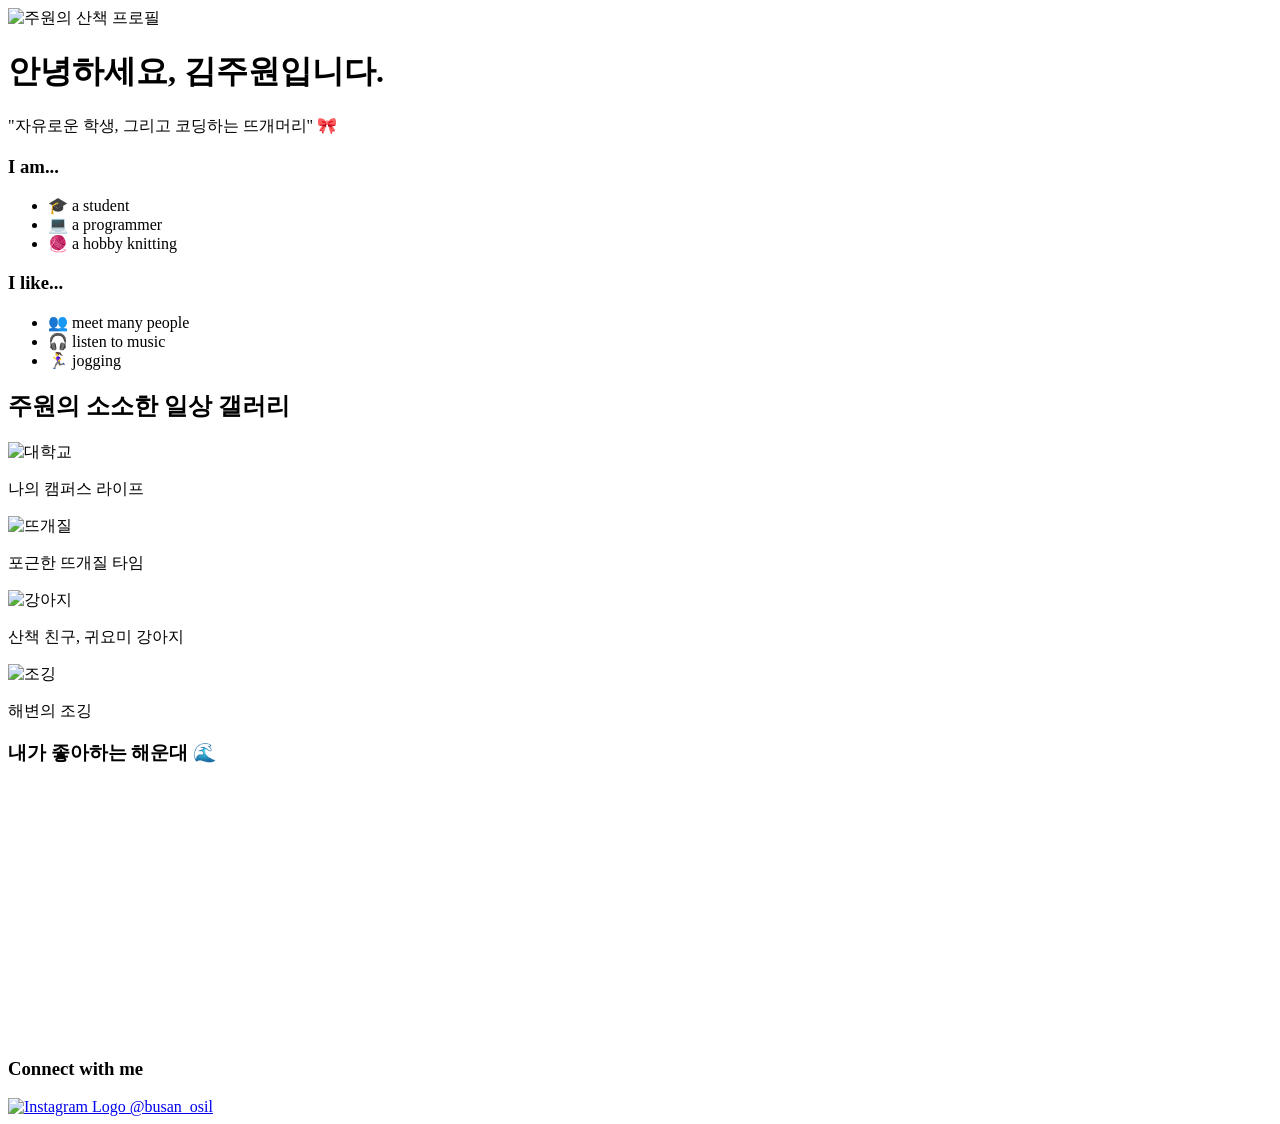
==== index.html @ d8cd8305 "Rename inex.html to index.html" ====
<!DOCTYPE html>
<html lang="ko">
<head>
    <meta charset="UTF-8">
    <meta name="viewport" content="width=device-width, initial-scale=1.0">
    <title>주원의 파스텔 코너</title>
    <link rel="stylesheet" href="style.css">
    <link href="https://fonts.googleapis.com/css2?family=Gaegu:wght@400;700&display=swap" rel="stylesheet">
</head>
<body>
    <div class="main-container">
        <header class="profile-header card">
            <div class="profile-img-container">
                <img src="images/jogging.jpg" alt="주원의 산책 프로필" class="profile-img">
            </div>
            <h1>안녕하세요, 김주원입니다.</h1>
            <p class="motto">"자유로운 학생, 그리고 코딩하는 뜨개머리" 🎀</p>
        </header>

        <section class="info-section grid-container">
            <div class="info-box card">
                <h3>I am...</h3>
                <ul>
                    <li>🎓 a student</li>
                    <li>💻 a programmer</li>
                    <li>🧶 a hobby knitting</li>
                </ul>
            </div>
            <div class="info-box card">
                <h3>I like...</h3>
                <ul>
                    <li>👥 meet many people</li>
                    <li>🎧 listen to music</li>
                    <li>🏃‍♀️ jogging</li>
                </ul>
            </div>
        </section>

        <section class="projects-section">
            <h2>주원의 소소한 일상 갤러리</h2>
            <div class="project-grid">
                <div class="project-item card">
                    <img src="images/university.jpg" alt="대학교">
                    <p>나의 캠퍼스 라이프</p>
                </div>
                <div class="project-item card">
                    <img src="images/knitting.jpg" alt="뜨개질">
                    <p>포근한 뜨개질 타임</p>
                </div>
                <div class="project-item card">
                    <img src="images/puppy.jpg" alt="강아지">
                    <p>산책 친구, 귀요미 강아지</p>
                </div>
                <div class="project-item card">
                    <img src="images/jogging.jpg" alt="조깅">
                    <p>해변의 조깅</p>
                </div>
            </div>
        </section>

        <footer class="footer-section card">
            <div class="map-container">
                <h3>내가 좋아하는 해운대 🌊</h3>
                <iframe src="https://www.google.com/maps/embed?pb=!1m18!1m12!1m3!1d3261.961314969242!2d129.1581458!3d35.1587031!2m3!1f0!2f0!3f0!3m2!1i1024!2i768!4f13.1!3m3!1m2!1s0x356892e624c8c7f9%3A0x7b629fd65d4a13d7!2z7ZW07Jq064yAIO2Valid7Jew7Jql!5e0!3m2!1sko!2skr!4v1716380000000!5m2!1sko!2skr" width="100%" height="250" style="border:0;" allowfullscreen="" loading="lazy" referrerpolicy="no-referrer-when-downgrade"></iframe>
            </div>
            <div class="contact-container">
                <h3>Connect with me</h3>
                <a href="https://www.instagram.com/busan_osil/" target="_blank" class="insta-btn">
                    <img src="https://upload.wikimedia.org/wikipedia/commons/e/e7/Instagram_logo_2016.svg" alt="Instagram Logo" class="insta-logo">
                    @busan_osil
                </a>
            </div>
        </footer>
    </div>
</body>
</html>
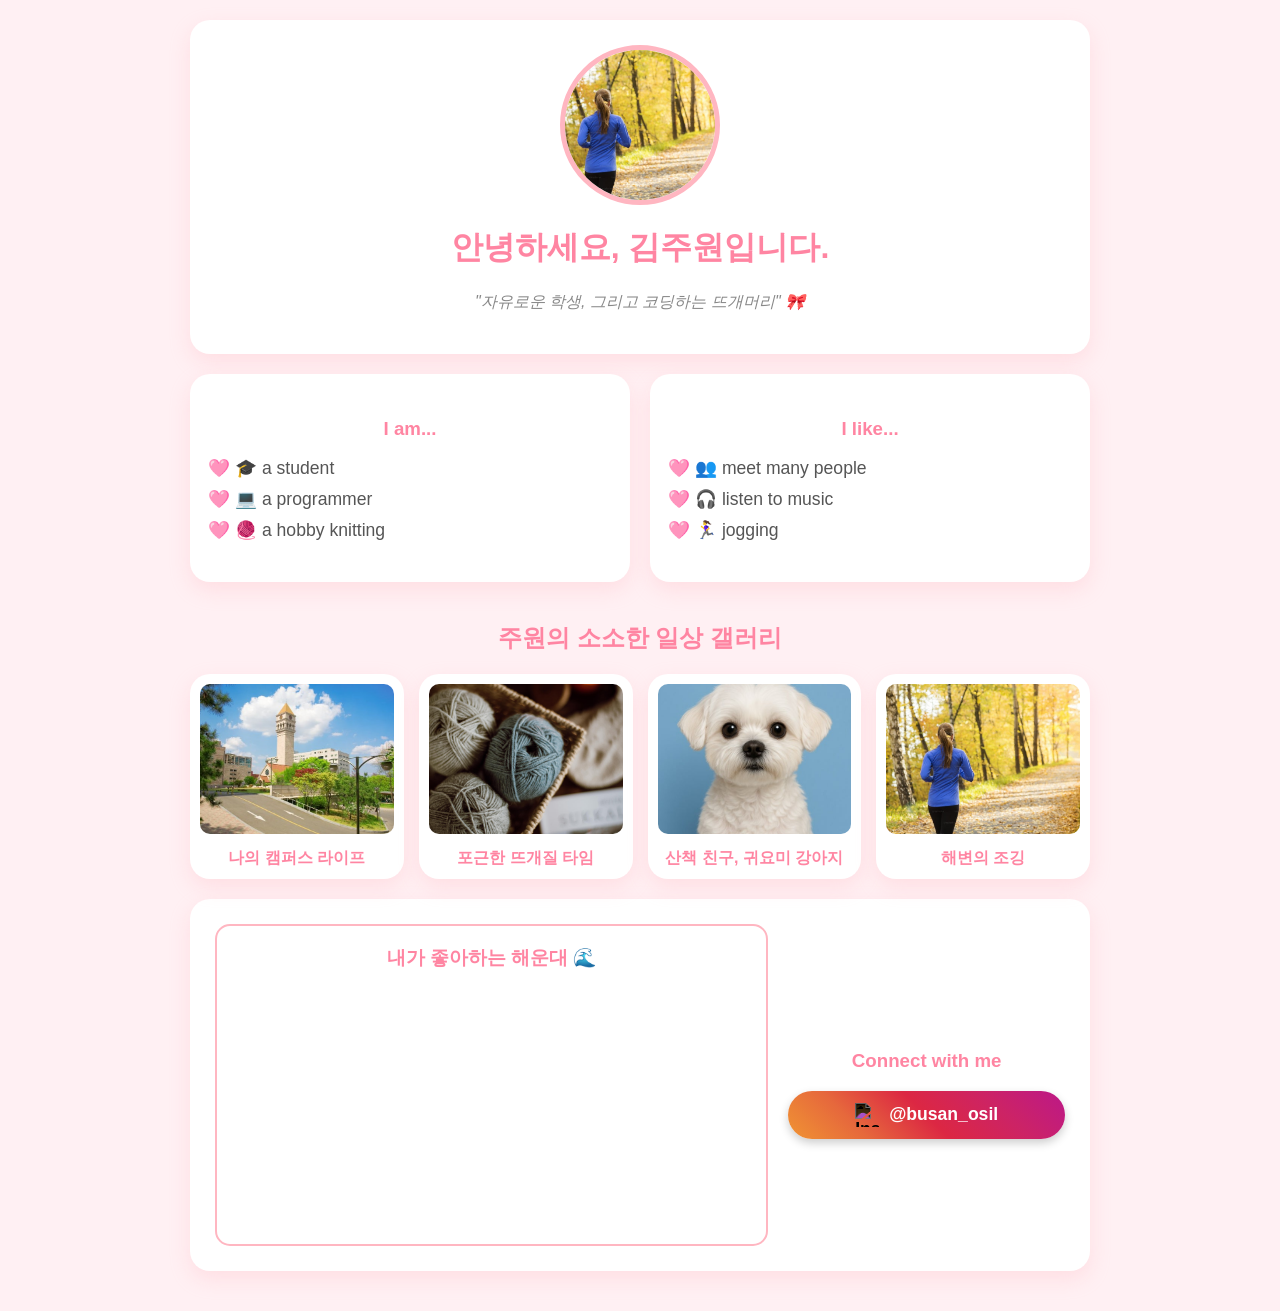
==== commit 81437e2e: "Add files via upload" ====
--- a/index.html
+++ b/index.html
@@ -73,4 +73,4 @@
         </footer>
     </div>
 </body>
-</html>
+</html>
--- a/style.css
+++ b/style.css
@@ -0,0 +1,154 @@
+/* 1. 기본 설정 및 파스텔 테마 */
+body {
+    background-color: #fff0f3; /* 아주 연한 파스텔 핑크 배경 */
+    color: #555; /* 텍스트는 부드러운 회색 */
+    font-family: 'Gaegu', cursive, sans-serif; /* 창의력: 둥글고 귀여운 폰트 */
+    margin: 0;
+    padding: 20px;
+}
+
+h1, h2, h3 {
+    color: #ff85a2; /* 포인트 색상: 좀 더 진한 파스텔 핑크 */
+    text-align: center;
+}
+
+/* 강의 내용: Box Model (Margin, Padding) 및 스타일링 */
+.card {
+    background-color: white;
+    border-radius: 20px; /* 둥근 모서리 */
+    padding: 25px;
+    margin-bottom: 20px;
+    box-shadow: 0 8px 20px rgba(255, 182, 193, 0.3); /* 연한 핑크색 그림자 */
+    transition: transform 0.3s ease; /* 호버 효과를 위한 변환 */
+}
+
+.main-container {
+    max-width: 900px;
+    margin: 0 auto;
+}
+
+/* 2. 프로필 헤더 스타일 */
+.profile-header {
+    text-align: center;
+}
+
+.profile-img-container {
+    width: 150px;
+    height: 150px;
+    margin: 0 auto 15px;
+    border-radius: 50%; /* 원형 이미지 */
+    overflow: hidden;
+    border: 5px solid #ffb6c1; /* 연한 핑크 테두리 */
+}
+
+.profile-img {
+    width: 100%;
+    height: 100%;
+    object-fit: cover; /* 강의 내용: 이미지 비율 유지 */
+}
+
+.motto {
+    font-style: italic;
+    color: #888;
+}
+
+/* 3. 정보 섹션 (Grid 활용) */
+.grid-container {
+    display: grid;
+    grid-template-columns: 1fr 1fr; /* 2열 구조 */
+    gap: 20px;
+}
+
+.info-box ul {
+    list-style-type: '🩷 '; /* 창의력: 하트 리스트 아이콘 */
+    padding-left: 20px;
+}
+
+.info-box li {
+    margin-bottom: 10px;
+    font-size: 1.1rem;
+}
+
+/* 4. 프로젝트 갤러리 섹션 (강의 내용: CSS Grid 활용) */
+.project-grid {
+    display: grid;
+    grid-template-columns: repeat(auto-fit, minmax(200px, 1fr)); /* 반응형 Grid */
+    gap: 15px;
+}
+
+.project-item {
+    text-align: center;
+    padding: 10px;
+    overflow: hidden;
+}
+
+.project-item img {
+    width: 100%;
+    height: 150px;
+    object-fit: cover;
+    border-radius: 10px;
+    transition: transform 0.3s ease;
+}
+
+/* 창의력: Hover 효과 (Hover하면 이미지가 커짐) */
+.project-item:hover img {
+    transform: scale(1.05);
+}
+
+.project-item p {
+    margin: 10px 0 0;
+    font-weight: bold;
+    color: #ff85a2;
+}
+
+/* 5. 푸터, 지도 및 링크 */
+.footer-section {
+    display: grid;
+    grid-template-columns: 2fr 1fr; /* 지도 대 링크 비율 */
+    gap: 20px;
+    align-items: center;
+}
+
+.map-container {
+    border-radius: 15px;
+    overflow: hidden;
+    border: 2px solid #ffb6c1;
+}
+
+.contact-container {
+    text-align: center;
+}
+
+.insta-btn {
+    display: flex;
+    align-items: center;
+    justify-content: center;
+    gap: 10px;
+    text-decoration: none;
+    background: linear-gradient(45deg, #f09433 0%, #e6683c 25%, #dc2743 50%, #cc2366 75%, #bc1888 100%); /* 인스타 그라데이션 */
+    color: white;
+    padding: 12px 20px;
+    border-radius: 50px;
+    font-weight: bold;
+    font-size: 1.1rem;
+    box-shadow: 0 4px 10px rgba(0,0,0,0.2);
+    transition: background 0.3s ease, transform 0.2s ease;
+}
+
+.insta-btn:hover {
+    transform: translateY(-3px);
+    box-shadow: 0 6px 15px rgba(0,0,0,0.3);
+}
+
+.insta-logo {
+    width: 24px;
+    height: 24px;
+    filter: invert(1); /* 로고 색상을 흰색으로 변경 */
+}
+
+/* 6. 반응형 미디어 쿼리 (강의 내용) */
+@media (max-width: 768px) {
+    .grid-container, .footer-section {
+        grid-template-columns: 1fr; /* 모바일에서는 1열로 */
+    }
+}
